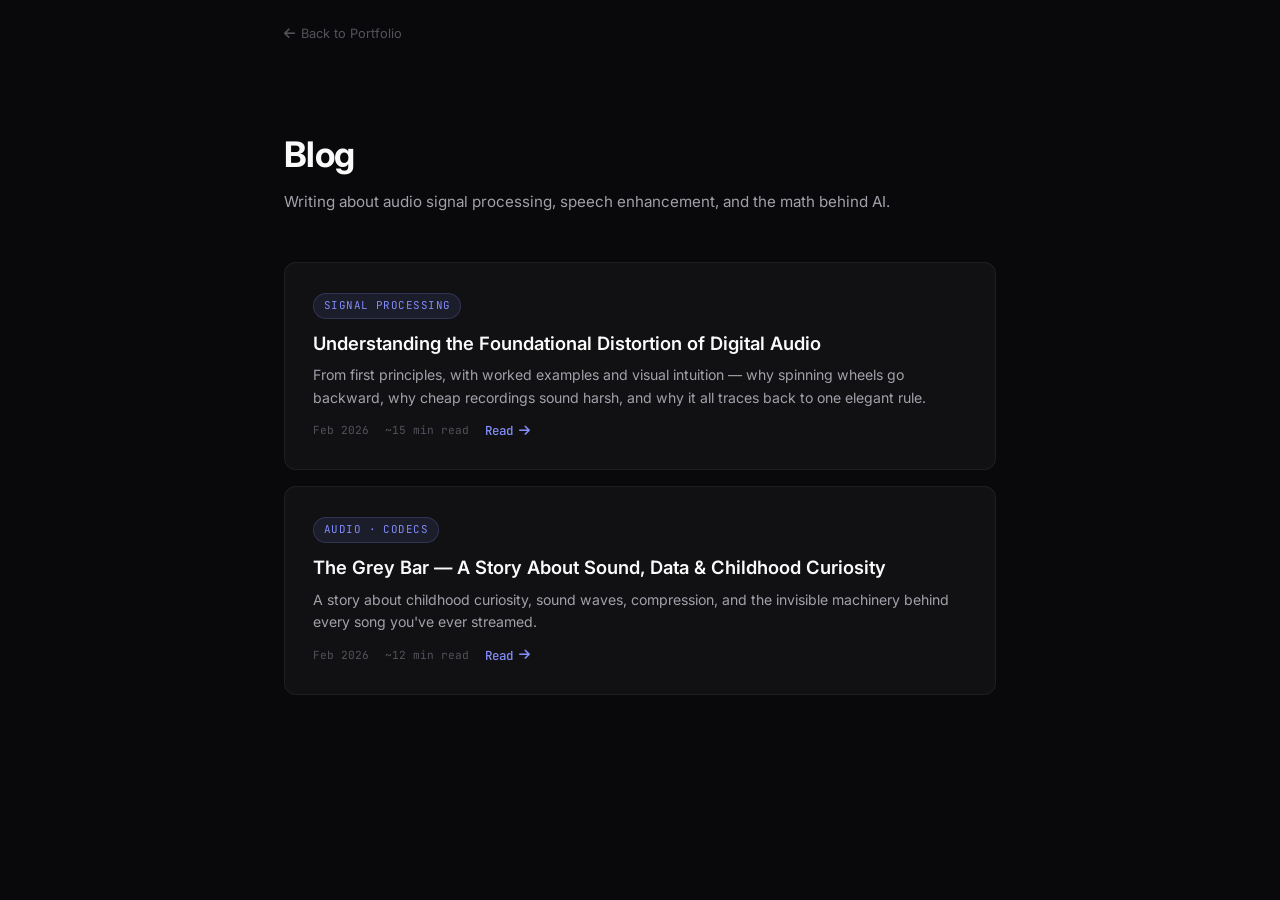
==== blog/index.html @ 9d88395a "major update: portfolio redesign, blog section, GA4 analytics - Complete UI/UX overhaul: clean minim" ====
<!DOCTYPE html>
<html lang="en">
<head>
<!-- Google Analytics -->
<script async src="https://www.googletagmanager.com/gtag/js?id=G-BB0R0PGQ15"></script>
<script>window.dataLayer=window.dataLayer||[];function gtag(){dataLayer.push(arguments);}gtag('js',new Date());gtag('config','G-BB0R0PGQ15');</script>

<meta charset="UTF-8">
<meta name="viewport" content="width=device-width, initial-scale=1.0">
<title>Blog — Aman Agrawal</title>
<meta name="description" content="Technical blog posts by Aman Agrawal on audio signal processing, speech enhancement, and AI/ML.">
<link rel="preconnect" href="https://fonts.googleapis.com">
<link rel="preconnect" href="https://fonts.gstatic.com" crossorigin>
<link href="https://fonts.googleapis.com/css2?family=Inter:wght@300;400;500;600;700&family=JetBrains+Mono:wght@400;500&display=swap" rel="stylesheet">
<link rel="stylesheet" href="https://cdnjs.cloudflare.com/ajax/libs/font-awesome/6.5.1/css/all.min.css">
<style>
:root {
    --bg: #09090b;
    --bg-raised: #111113;
    --border: rgba(255,255,255,0.06);
    --border-hover: rgba(255,255,255,0.12);
    --text-primary: #fafafa;
    --text-secondary: #a1a1aa;
    --text-muted: #52525b;
    --accent: #818cf8;
    --accent-dim: rgba(129,140,248,0.1);
    --accent-border: rgba(129,140,248,0.2);
    --font: 'Inter', -apple-system, BlinkMacSystemFont, sans-serif;
    --mono: 'JetBrains Mono', monospace;
    --ease: cubic-bezier(0.4,0,0.2,1);
}
*,*::before,*::after{margin:0;padding:0;box-sizing:border-box}
body{font-family:var(--font);background:var(--bg);color:var(--text-primary);line-height:1.6;-webkit-font-smoothing:antialiased}
a{color:inherit;text-decoration:none}
::selection{background:rgba(129,140,248,0.25);color:#fff}

.top-bar{
    padding:20px 24px;
    max-width:760px;
    margin:0 auto;
}
.back-link{
    font-size:0.8rem;
    color:var(--text-muted);
    display:inline-flex;
    align-items:center;
    gap:6px;
    transition:color 0.2s var(--ease);
}
.back-link:hover{color:var(--accent)}

.blog-header{
    max-width:760px;
    margin:0 auto;
    padding:60px 24px 48px;
}
.blog-header h1{
    font-size:2.2rem;
    font-weight:700;
    letter-spacing:-0.02em;
    margin-bottom:8px;
}
.blog-header p{
    color:var(--text-secondary);
    font-size:0.95rem;
}

.blog-list{
    max-width:760px;
    margin:0 auto;
    padding:0 24px 80px;
    display:flex;
    flex-direction:column;
    gap:16px;
}

.blog-item{
    display:block;
    padding:28px;
    background:var(--bg-raised);
    border:1px solid var(--border);
    border-radius:12px;
    transition:all 0.3s var(--ease);
}
.blog-item:hover{
    border-color:var(--border-hover);
    transform:translateY(-2px);
}
.blog-item-tag{
    font-family:var(--mono);
    font-size:0.68rem;
    color:var(--accent);
    background:var(--accent-dim);
    border:1px solid var(--accent-border);
    padding:3px 10px;
    border-radius:999px;
    display:inline-block;
    margin-bottom:12px;
    text-transform:uppercase;
    letter-spacing:0.04em;
}
.blog-item h2{
    font-size:1.15rem;
    font-weight:600;
    margin-bottom:8px;
    line-height:1.4;
}
.blog-item p{
    color:var(--text-secondary);
    font-size:0.88rem;
    line-height:1.6;
    margin-bottom:12px;
}
.blog-item-meta{
    font-family:var(--mono);
    font-size:0.7rem;
    color:var(--text-muted);
    display:flex;
    align-items:center;
    gap:16px;
}
.read-link{
    font-size:0.78rem;
    font-weight:500;
    color:var(--accent);
    display:inline-flex;
    align-items:center;
    gap:6px;
}

@media(max-width:600px){
    .blog-header{padding:40px 16px 32px}
    .blog-header h1{font-size:1.6rem}
    .blog-list{padding:0 16px 60px}
    .blog-item{padding:20px}
}
</style>
</head>
<body>

<div class="top-bar">
    <a href="../index.html" class="back-link"><i class="fa-solid fa-arrow-left"></i> Back to Portfolio</a>
</div>

<header class="blog-header">
    <h1>Blog</h1>
    <p>Writing about audio signal processing, speech enhancement, and the math behind AI.</p>
</header>

<div class="blog-list">

    <a href="aliasing.html" class="blog-item">
        <span class="blog-item-tag">Signal Processing</span>
        <h2>Understanding the Foundational Distortion of Digital Audio</h2>
        <p>From first principles, with worked examples and visual intuition — why spinning wheels go backward, why cheap recordings sound harsh, and why it all traces back to one elegant rule.</p>
        <div class="blog-item-meta">
            <span>Feb 2026</span>
            <span>~15 min read</span>
            <span class="read-link">Read <i class="fa-solid fa-arrow-right"></i></span>
        </div>
    </a>

    <a href="grey-bar.html" class="blog-item">
        <span class="blog-item-tag">Audio &middot; Codecs</span>
        <h2>The Grey Bar — A Story About Sound, Data & Childhood Curiosity</h2>
        <p>A story about childhood curiosity, sound waves, compression, and the invisible machinery behind every song you've ever streamed.</p>
        <div class="blog-item-meta">
            <span>Feb 2026</span>
            <span>~12 min read</span>
            <span class="read-link">Read <i class="fa-solid fa-arrow-right"></i></span>
        </div>
    </a>

</div>

</body>
</html>
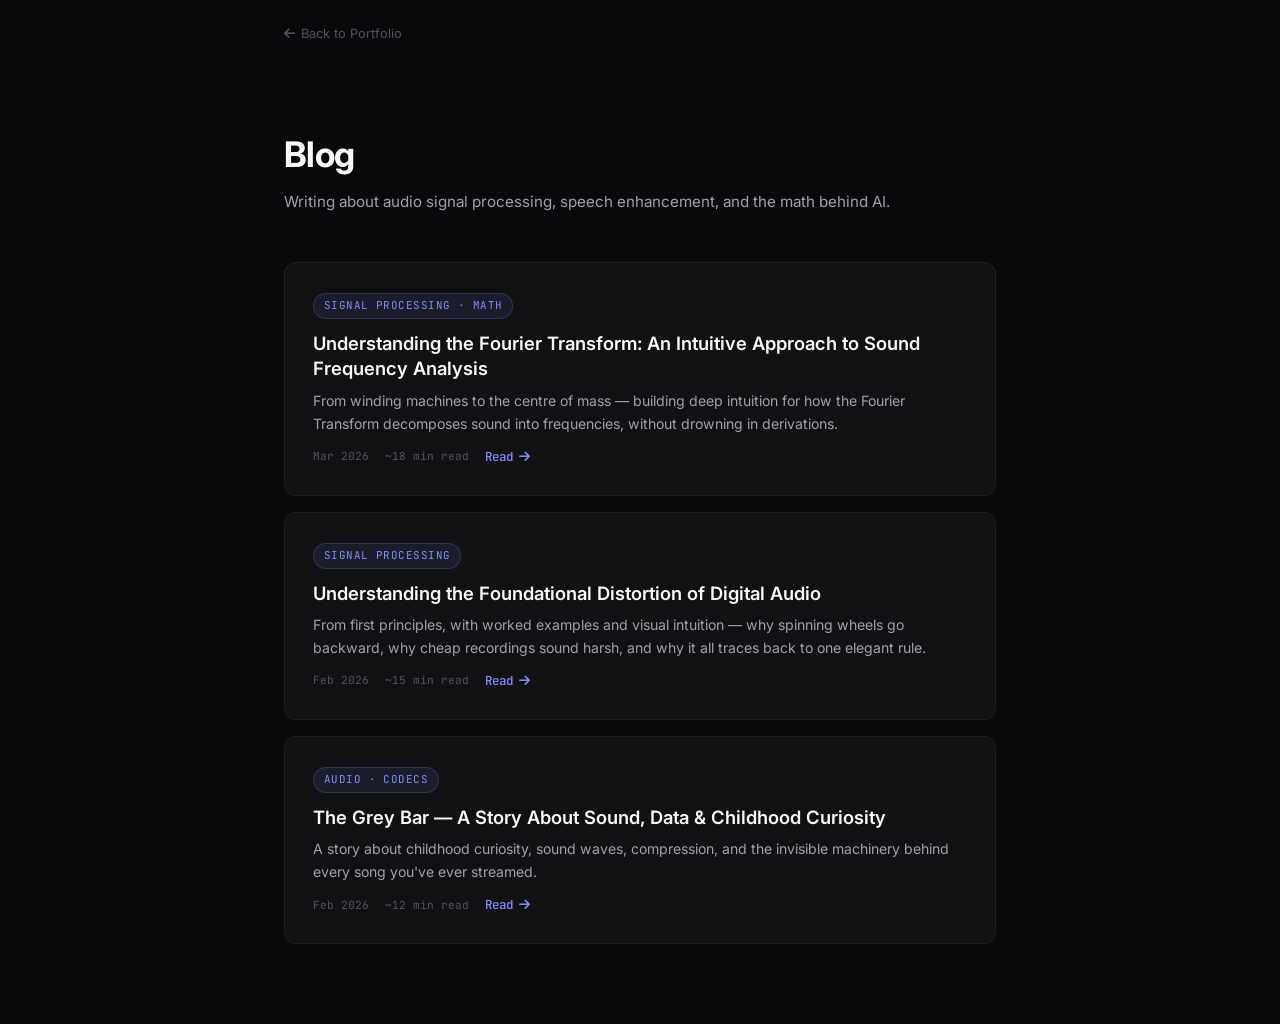
==== commit 42a25ee4: "add Fourier Transform blog post with GA4, giscus comments, and 5 figures Co-Authored-By: Claude Opus" ====
--- a/blog/index.html
+++ b/blog/index.html
@@ -149,6 +149,17 @@
 
 <div class="blog-list">
 
+    <a href="fourier.html" class="blog-item">
+        <span class="blog-item-tag">Signal Processing &middot; Math</span>
+        <h2>Understanding the Fourier Transform: An Intuitive Approach to Sound Frequency Analysis</h2>
+        <p>From winding machines to the centre of mass — building deep intuition for how the Fourier Transform decomposes sound into frequencies, without drowning in derivations.</p>
+        <div class="blog-item-meta">
+            <span>Mar 2026</span>
+            <span>~18 min read</span>
+            <span class="read-link">Read <i class="fa-solid fa-arrow-right"></i></span>
+        </div>
+    </a>
+
     <a href="aliasing.html" class="blog-item">
         <span class="blog-item-tag">Signal Processing</span>
         <h2>Understanding the Foundational Distortion of Digital Audio</h2>
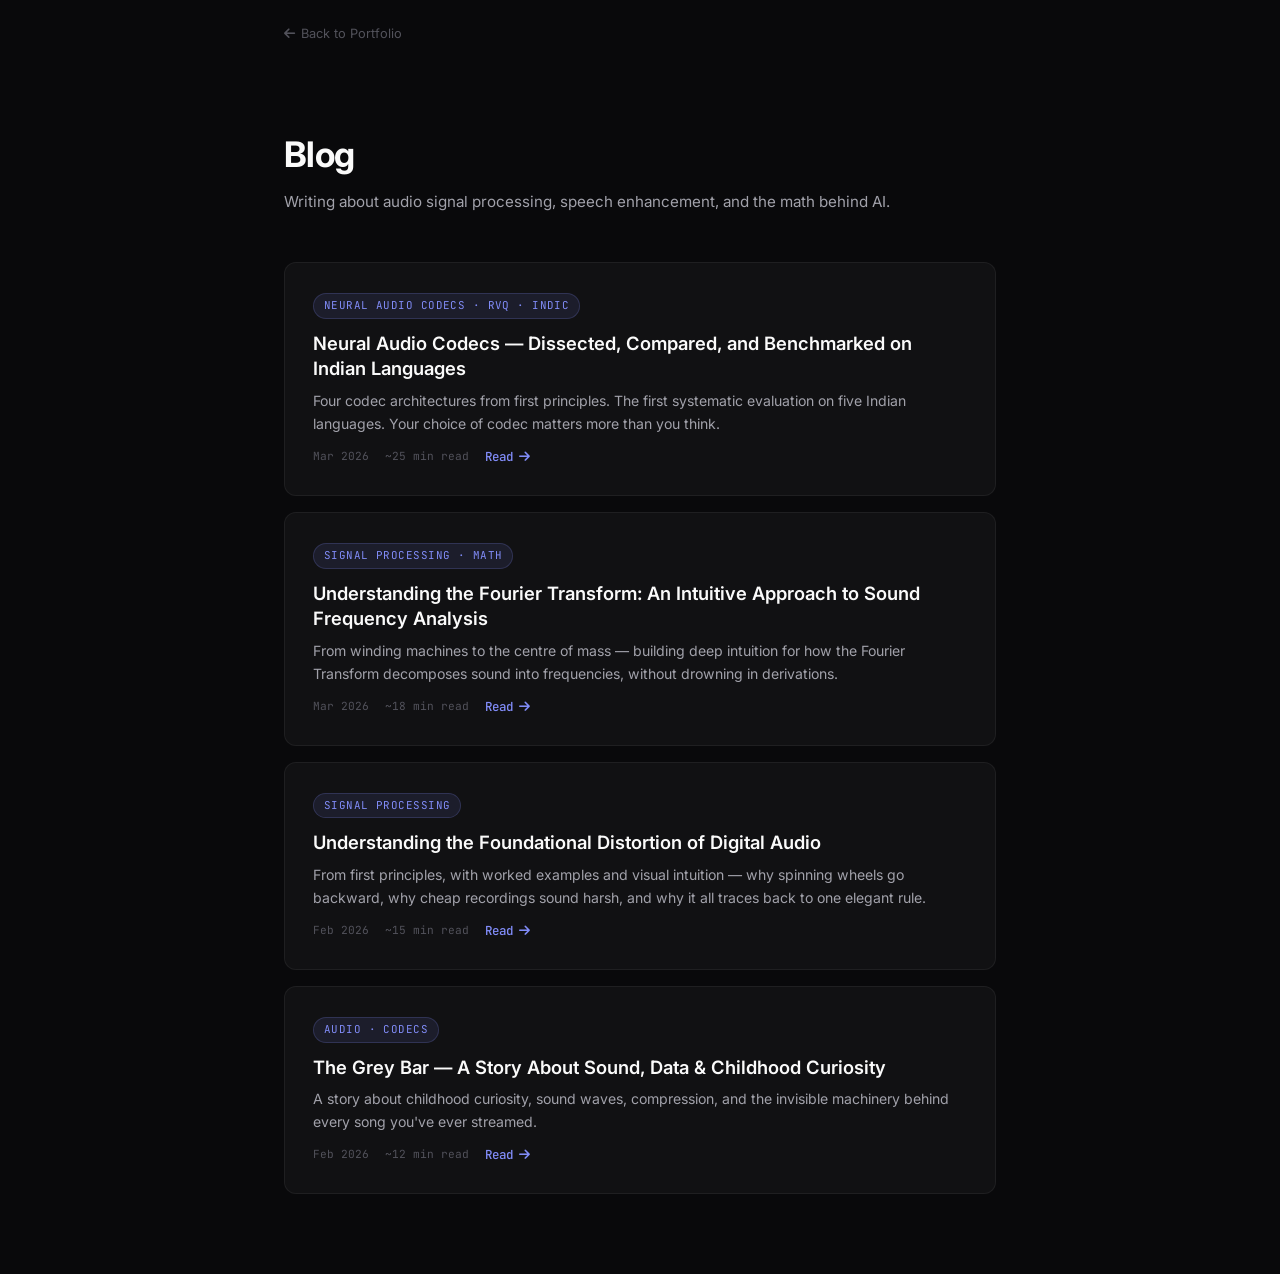
==== commit 3e713bfd: "add neural audio codecs blog with GA4, giscus comments Co-Authored-By: Claude Opus 4.6 <noreply@anth" ====
--- a/blog/index.html
+++ b/blog/index.html
@@ -149,6 +149,17 @@
 
 <div class="blog-list">
 
+    <a href="codecs.html" class="blog-item">
+        <span class="blog-item-tag">Neural Audio Codecs &middot; RVQ &middot; Indic</span>
+        <h2>Neural Audio Codecs &mdash; Dissected, Compared, and Benchmarked on Indian Languages</h2>
+        <p>Four codec architectures from first principles. The first systematic evaluation on five Indian languages. Your choice of codec matters more than you think.</p>
+        <div class="blog-item-meta">
+            <span>Mar 2026</span>
+            <span>~25 min read</span>
+            <span class="read-link">Read <i class="fa-solid fa-arrow-right"></i></span>
+        </div>
+    </a>
+
     <a href="fourier.html" class="blog-item">
         <span class="blog-item-tag">Signal Processing &middot; Math</span>
         <h2>Understanding the Fourier Transform: An Intuitive Approach to Sound Frequency Analysis</h2>
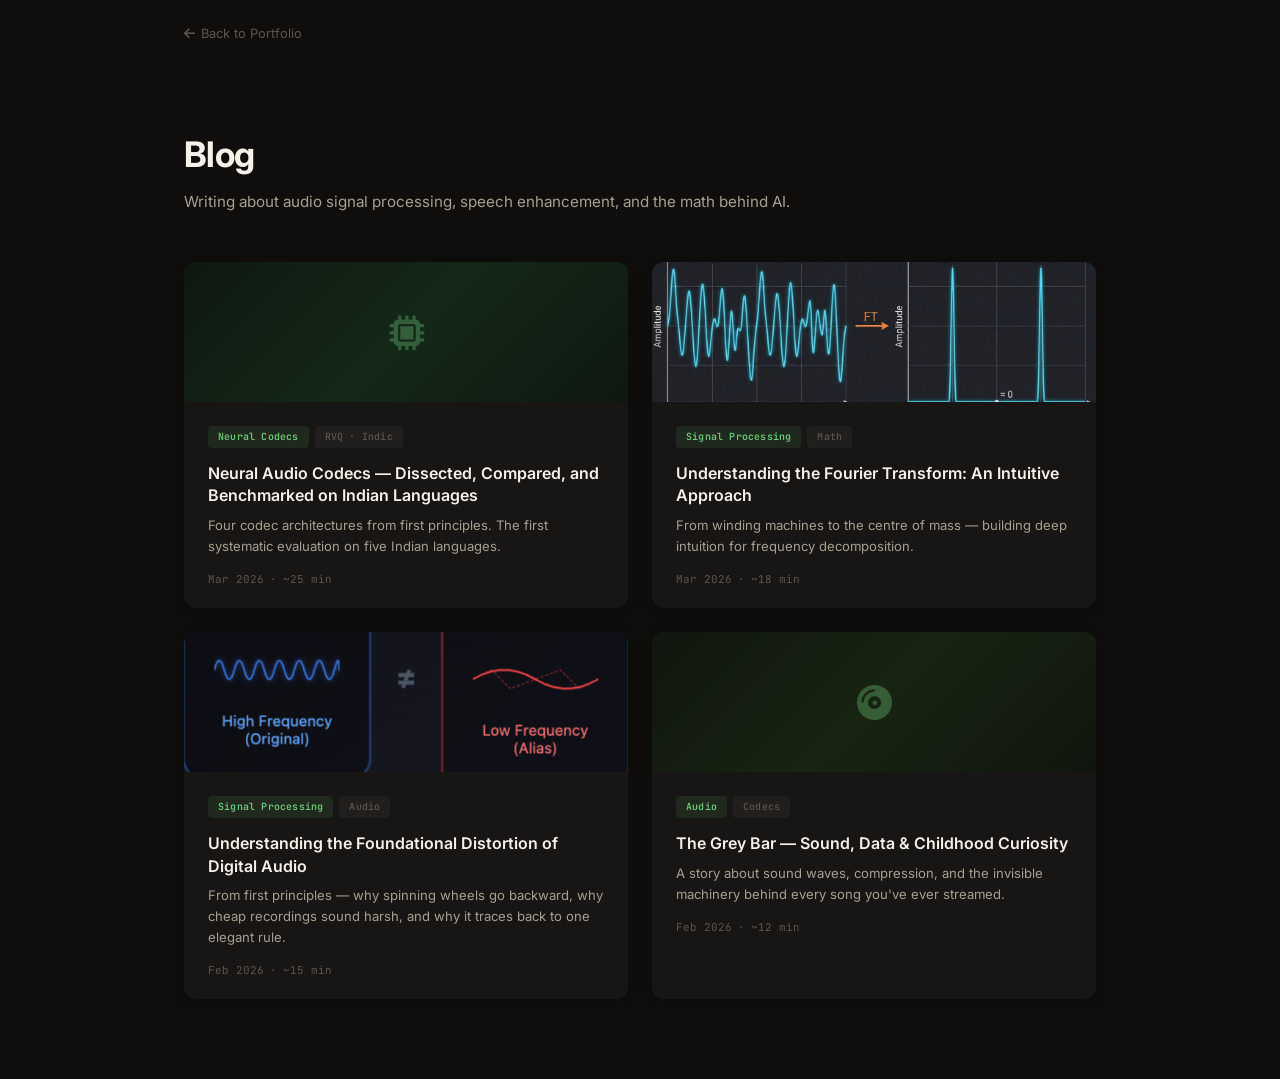
==== commit 9cf8f2de: "ines.io-style writing grid with real preview images - Two-column card grid with hover tilt effect - " ====
--- a/blog/index.html
+++ b/blog/index.html
@@ -15,16 +15,14 @@
 <link rel="stylesheet" href="https://cdnjs.cloudflare.com/ajax/libs/font-awesome/6.5.1/css/all.min.css">
 <style>
 :root {
-    --bg: #09090b;
-    --bg-raised: #111113;
-    --border: rgba(255,255,255,0.06);
-    --border-hover: rgba(255,255,255,0.12);
-    --text-primary: #fafafa;
-    --text-secondary: #a1a1aa;
-    --text-muted: #52525b;
-    --accent: #818cf8;
-    --accent-dim: rgba(129,140,248,0.1);
-    --accent-border: rgba(129,140,248,0.2);
+    --bg: #0f0e0c;
+    --bg-raised: #171614;
+    --text-primary: #f5f0e8;
+    --text-secondary: #a89f91;
+    --text-muted: #5c564d;
+    --accent: #e8a849;
+    --accent-dim: rgba(232,168,73,0.1);
+    --green: #6ec87a;
     --font: 'Inter', -apple-system, BlinkMacSystemFont, sans-serif;
     --mono: 'JetBrains Mono', monospace;
     --ease: cubic-bezier(0.4,0,0.2,1);
@@ -32,11 +30,11 @@
 *,*::before,*::after{margin:0;padding:0;box-sizing:border-box}
 body{font-family:var(--font);background:var(--bg);color:var(--text-primary);line-height:1.6;-webkit-font-smoothing:antialiased}
 a{color:inherit;text-decoration:none}
-::selection{background:rgba(129,140,248,0.25);color:#fff}
+::selection{background:rgba(232,168,73,0.25);color:#fff}
 
 .top-bar{
     padding:20px 24px;
-    max-width:760px;
+    max-width:960px;
     margin:0 auto;
 }
 .back-link{
@@ -50,7 +48,7 @@
 .back-link:hover{color:var(--accent)}
 
 .blog-header{
-    max-width:760px;
+    max-width:960px;
     margin:0 auto;
     padding:60px 24px 48px;
 }
@@ -65,74 +63,108 @@
     font-size:0.95rem;
 }
 
-.blog-list{
-    max-width:760px;
+.blog-grid{
+    max-width:960px;
     margin:0 auto;
     padding:0 24px 80px;
+    display:grid;
+    grid-template-columns:repeat(2, 1fr);
+    gap:24px;
+}
+
+.blog-card{
+    display:block;
+    background:var(--bg-raised);
+    border-radius:12px;
+    overflow:hidden;
+    transition:transform 0.35s var(--ease), box-shadow 0.35s var(--ease);
+    box-shadow:0 2px 12px rgba(0,0,0,0.25);
+}
+.blog-card:hover{
+    transform:scale(1.02) rotate(-0.5deg);
+    box-shadow:0 8px 32px rgba(0,0,0,0.45);
+}
+
+.blog-card-thumb{
+    height:140px;
     display:flex;
-    flex-direction:column;
-    gap:16px;
-}
-
-.blog-item{
-    display:block;
-    padding:28px;
-    background:var(--bg-raised);
-    border:1px solid var(--border);
-    border-radius:12px;
-    transition:all 0.3s var(--ease);
-}
-.blog-item:hover{
-    border-color:var(--border-hover);
-    transform:translateY(-2px);
-}
-.blog-item-tag{
+    align-items:center;
+    justify-content:center;
+    overflow:hidden;
+}
+.blog-card-thumb i{
+    font-size:2.2rem;
+    color:var(--green);
+    opacity:0.35;
+    transition:opacity 0.3s var(--ease),transform 0.3s var(--ease);
+}
+.blog-card:hover .blog-card-thumb i{
+    opacity:0.55;
+    transform:scale(1.1);
+}
+.blog-card-thumb img{
+    width:100%;
+    height:100%;
+    object-fit:cover;
+    transition:transform 0.5s var(--ease);
+}
+.blog-card:hover .blog-card-thumb img{
+    transform:scale(1.05);
+}
+
+.blog-card-body{
+    padding:24px 24px 20px;
+}
+
+.blog-card-pills{
+    display:flex;
+    flex-wrap:wrap;
+    gap:6px;
+    margin-bottom:14px;
+}
+
+.blog-pill{
+    font-family:var(--mono);
+    font-size:0.62rem;
+    font-weight:500;
+    color:var(--text-muted);
+    background:rgba(255,255,255,0.04);
+    padding:3px 10px;
+    border-radius:4px;
+    letter-spacing:0.02em;
+}
+
+.blog-pill-topic{
+    color:var(--green);
+    background:rgba(110,200,122,0.1);
+    font-weight:600;
+}
+
+.blog-card-body h2{
+    font-size:1rem;
+    font-weight:600;
+    line-height:1.4;
+    margin-bottom:8px;
+}
+.blog-card-body p{
+    color:var(--text-secondary);
+    font-size:0.82rem;
+    line-height:1.6;
+    margin-bottom:14px;
+}
+.blog-card-foot{
+    display:flex;
+    align-items:center;
+    gap:6px;
     font-family:var(--mono);
     font-size:0.68rem;
-    color:var(--accent);
-    background:var(--accent-dim);
-    border:1px solid var(--accent-border);
-    padding:3px 10px;
-    border-radius:999px;
-    display:inline-block;
-    margin-bottom:12px;
-    text-transform:uppercase;
-    letter-spacing:0.04em;
-}
-.blog-item h2{
-    font-size:1.15rem;
-    font-weight:600;
-    margin-bottom:8px;
-    line-height:1.4;
-}
-.blog-item p{
-    color:var(--text-secondary);
-    font-size:0.88rem;
-    line-height:1.6;
-    margin-bottom:12px;
-}
-.blog-item-meta{
-    font-family:var(--mono);
-    font-size:0.7rem;
     color:var(--text-muted);
-    display:flex;
-    align-items:center;
-    gap:16px;
-}
-.read-link{
-    font-size:0.78rem;
-    font-weight:500;
-    color:var(--accent);
-    display:inline-flex;
-    align-items:center;
-    gap:6px;
-}
-
-@media(max-width:600px){
+}
+
+@media(max-width:700px){
     .blog-header{padding:40px 16px 32px}
     .blog-header h1{font-size:1.6rem}
-    .blog-list{padding:0 16px 60px}
-    .blog-item{padding:20px}
+    .blog-grid{grid-template-columns:1fr;padding:0 16px 60px}
 }
 </style>
 </head>
@@ -147,49 +179,73 @@
     <p>Writing about audio signal processing, speech enhancement, and the math behind AI.</p>
 </header>
 
-<div class="blog-list">
-
-    <a href="codecs.html" class="blog-item">
-        <span class="blog-item-tag">Neural Audio Codecs &middot; RVQ &middot; Indic</span>
-        <h2>Neural Audio Codecs &mdash; Dissected, Compared, and Benchmarked on Indian Languages</h2>
-        <p>Four codec architectures from first principles. The first systematic evaluation on five Indian languages. Your choice of codec matters more than you think.</p>
-        <div class="blog-item-meta">
-            <span>Mar 2026</span>
-            <span>~25 min read</span>
-            <span class="read-link">Read <i class="fa-solid fa-arrow-right"></i></span>
-        </div>
-    </a>
-
-    <a href="fourier.html" class="blog-item">
-        <span class="blog-item-tag">Signal Processing &middot; Math</span>
-        <h2>Understanding the Fourier Transform: An Intuitive Approach to Sound Frequency Analysis</h2>
-        <p>From winding machines to the centre of mass — building deep intuition for how the Fourier Transform decomposes sound into frequencies, without drowning in derivations.</p>
-        <div class="blog-item-meta">
-            <span>Mar 2026</span>
-            <span>~18 min read</span>
-            <span class="read-link">Read <i class="fa-solid fa-arrow-right"></i></span>
-        </div>
-    </a>
-
-    <a href="aliasing.html" class="blog-item">
-        <span class="blog-item-tag">Signal Processing</span>
-        <h2>Understanding the Foundational Distortion of Digital Audio</h2>
-        <p>From first principles, with worked examples and visual intuition — why spinning wheels go backward, why cheap recordings sound harsh, and why it all traces back to one elegant rule.</p>
-        <div class="blog-item-meta">
-            <span>Feb 2026</span>
-            <span>~15 min read</span>
-            <span class="read-link">Read <i class="fa-solid fa-arrow-right"></i></span>
-        </div>
-    </a>
-
-    <a href="grey-bar.html" class="blog-item">
-        <span class="blog-item-tag">Audio &middot; Codecs</span>
-        <h2>The Grey Bar — A Story About Sound, Data & Childhood Curiosity</h2>
-        <p>A story about childhood curiosity, sound waves, compression, and the invisible machinery behind every song you've ever streamed.</p>
-        <div class="blog-item-meta">
-            <span>Feb 2026</span>
-            <span>~12 min read</span>
-            <span class="read-link">Read <i class="fa-solid fa-arrow-right"></i></span>
+<div class="blog-grid">
+
+    <a href="codecs.html" class="blog-card">
+        <div class="blog-card-thumb" style="background:linear-gradient(135deg,#0e1810,#142818,#0e1810)"><i class="fa-solid fa-microchip"></i></div>
+        <div class="blog-card-body">
+            <div class="blog-card-pills">
+                <span class="blog-pill blog-pill-topic">Neural Codecs</span>
+                <span class="blog-pill">RVQ &middot; Indic</span>
+            </div>
+            <h2>Neural Audio Codecs &mdash; Dissected, Compared, and Benchmarked on Indian Languages</h2>
+            <p>Four codec architectures from first principles. The first systematic evaluation on five Indian languages.</p>
+            <div class="blog-card-foot">
+                <span>Mar 2026</span>
+                <span>&middot;</span>
+                <span>~25 min</span>
+            </div>
+        </div>
+    </a>
+
+    <a href="fourier.html" class="blog-card">
+        <div class="blog-card-thumb"><img src="fourier-assets/fig1-time-to-frequency.png" alt="Fourier Transform" loading="lazy"></div>
+        <div class="blog-card-body">
+            <div class="blog-card-pills">
+                <span class="blog-pill blog-pill-topic">Signal Processing</span>
+                <span class="blog-pill">Math</span>
+            </div>
+            <h2>Understanding the Fourier Transform: An Intuitive Approach</h2>
+            <p>From winding machines to the centre of mass &mdash; building deep intuition for frequency decomposition.</p>
+            <div class="blog-card-foot">
+                <span>Mar 2026</span>
+                <span>&middot;</span>
+                <span>~18 min</span>
+            </div>
+        </div>
+    </a>
+
+    <a href="aliasing.html" class="blog-card">
+        <div class="blog-card-thumb"><img src="aliasing-assets/fig1-false-identity.png" alt="Aliasing" loading="lazy"></div>
+        <div class="blog-card-body">
+            <div class="blog-card-pills">
+                <span class="blog-pill blog-pill-topic">Signal Processing</span>
+                <span class="blog-pill">Audio</span>
+            </div>
+            <h2>Understanding the Foundational Distortion of Digital Audio</h2>
+            <p>From first principles &mdash; why spinning wheels go backward, why cheap recordings sound harsh, and why it traces back to one elegant rule.</p>
+            <div class="blog-card-foot">
+                <span>Feb 2026</span>
+                <span>&middot;</span>
+                <span>~15 min</span>
+            </div>
+        </div>
+    </a>
+
+    <a href="grey-bar.html" class="blog-card">
+        <div class="blog-card-thumb" style="background:linear-gradient(135deg,#10160e,#182412,#10160e)"><i class="fa-solid fa-compact-disc"></i></div>
+        <div class="blog-card-body">
+            <div class="blog-card-pills">
+                <span class="blog-pill blog-pill-topic">Audio</span>
+                <span class="blog-pill">Codecs</span>
+            </div>
+            <h2>The Grey Bar &mdash; Sound, Data &amp; Childhood Curiosity</h2>
+            <p>A story about sound waves, compression, and the invisible machinery behind every song you've ever streamed.</p>
+            <div class="blog-card-foot">
+                <span>Feb 2026</span>
+                <span>&middot;</span>
+                <span>~12 min</span>
+            </div>
         </div>
     </a>
 
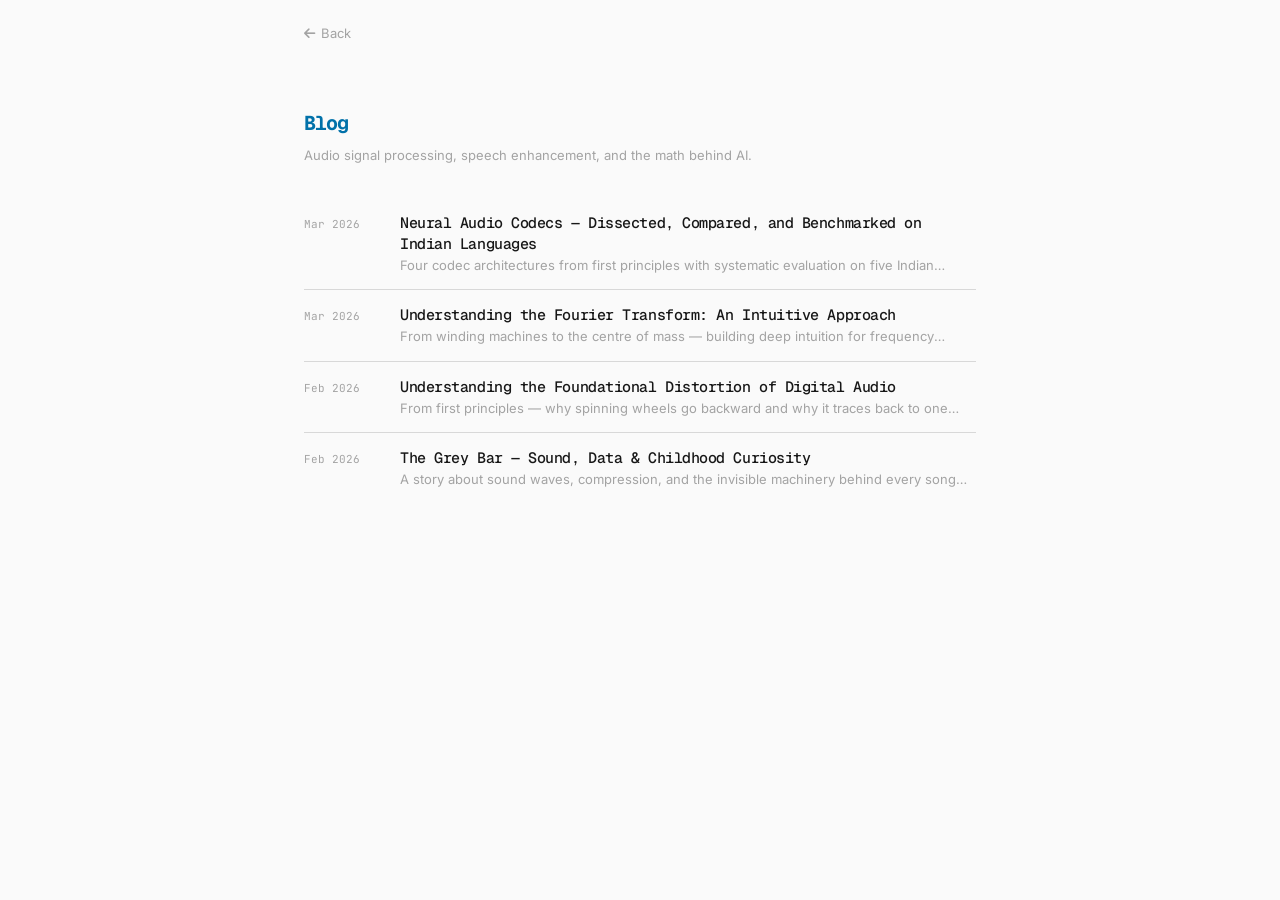
==== commit 6b811d4b: "redesign: minimal light theme with Nous Research-inspired styling - Light #fafafa background, teal a" ====
--- a/blog/index.html
+++ b/blog/index.html
@@ -11,241 +11,163 @@
 <meta name="description" content="Technical blog posts by Aman Agrawal on audio signal processing, speech enhancement, and AI/ML.">
 <link rel="preconnect" href="https://fonts.googleapis.com">
 <link rel="preconnect" href="https://fonts.gstatic.com" crossorigin>
-<link href="https://fonts.googleapis.com/css2?family=Inter:wght@300;400;500;600;700&family=JetBrains+Mono:wght@400;500&display=swap" rel="stylesheet">
+<link href="https://fonts.googleapis.com/css2?family=Geist+Mono:wght@400;500;600;700&family=Inter:wght@300;400;500;600;700&family=JetBrains+Mono:wght@400;500&display=swap" rel="stylesheet">
 <link rel="stylesheet" href="https://cdnjs.cloudflare.com/ajax/libs/font-awesome/6.5.1/css/all.min.css">
 <style>
 :root {
-    --bg: #0f0e0c;
-    --bg-raised: #171614;
-    --text-primary: #f5f0e8;
-    --text-secondary: #a89f91;
-    --text-muted: #5c564d;
-    --accent: #e8a849;
-    --accent-dim: rgba(232,168,73,0.1);
-    --green: #6ec87a;
+    --bg: #fafafa;
+    --text-primary: #171717;
+    --text-secondary: #525252;
+    --text-muted: #a3a3a3;
+    --accent: #0171A9;
+    --border: #d8d8d8;
+    --green: #16a34a;
+    --heading-font: 'Geist Mono', 'JetBrains Mono', ui-monospace, monospace;
     --font: 'Inter', -apple-system, BlinkMacSystemFont, sans-serif;
     --mono: 'JetBrains Mono', monospace;
     --ease: cubic-bezier(0.4,0,0.2,1);
 }
 *,*::before,*::after{margin:0;padding:0;box-sizing:border-box}
-body{font-family:var(--font);background:var(--bg);color:var(--text-primary);line-height:1.6;-webkit-font-smoothing:antialiased}
+body{font-family:var(--font);background:var(--bg);color:var(--text-primary);font-size:0.9375rem;line-height:1.7;-webkit-font-smoothing:antialiased}
 a{color:inherit;text-decoration:none}
-::selection{background:rgba(232,168,73,0.25);color:#fff}
+::selection{background:rgba(1,113,169,0.12)}
 
 .top-bar{
     padding:20px 24px;
-    max-width:960px;
+    max-width:720px;
     margin:0 auto;
 }
 .back-link{
-    font-size:0.8rem;
+    font-size:0.8125rem;
     color:var(--text-muted);
     display:inline-flex;
     align-items:center;
     gap:6px;
-    transition:color 0.2s var(--ease);
+    transition:color 150ms var(--ease);
 }
-.back-link:hover{color:var(--accent)}
+.back-link:hover{color:var(--text-primary)}
 
 .blog-header{
-    max-width:960px;
+    max-width:720px;
     margin:0 auto;
-    padding:60px 24px 48px;
+    padding:40px 24px 32px;
 }
 .blog-header h1{
-    font-size:2.2rem;
+    font-family:var(--heading-font);
+    font-size:1.25rem;
     font-weight:700;
-    letter-spacing:-0.02em;
-    margin-bottom:8px;
+    color:var(--accent);
+    letter-spacing:-0.05em;
+    margin-bottom:4px;
 }
 .blog-header p{
-    color:var(--text-secondary);
-    font-size:0.95rem;
+    color:var(--text-muted);
+    font-size:0.8125rem;
 }
 
-.blog-grid{
-    max-width:960px;
+.blog-list{
+    max-width:720px;
     margin:0 auto;
     padding:0 24px 80px;
-    display:grid;
-    grid-template-columns:repeat(2, 1fr);
-    gap:24px;
+    display:flex;
+    flex-direction:column;
 }
 
-.blog-card{
-    display:block;
-    background:var(--bg-raised);
-    border-radius:12px;
-    overflow:hidden;
-    transition:transform 0.35s var(--ease), box-shadow 0.35s var(--ease);
-    box-shadow:0 2px 12px rgba(0,0,0,0.25);
+.blog-item{
+    display:flex;
+    align-items:baseline;
+    gap:16px;
+    padding:14px 0;
+    border-bottom:1px solid var(--border);
+    transition:color 150ms var(--ease);
 }
-.blog-card:hover{
-    transform:scale(1.02) rotate(-0.5deg);
-    box-shadow:0 8px 32px rgba(0,0,0,0.45);
+.blog-item:last-child{border-bottom:none}
+.blog-item:hover h2{color:var(--accent)}
+.blog-item-content h2{font-family:var(--heading-font);letter-spacing:-0.03em}
+
+.blog-item-meta{
+    font-family:var(--mono);
+    font-size:0.6875rem;
+    color:var(--text-muted);
+    flex-shrink:0;
+    width:80px;
 }
 
-.blog-card-thumb{
-    height:140px;
-    display:flex;
-    align-items:center;
-    justify-content:center;
+.blog-item-content h2{
+    font-size:0.9375rem;
+    font-weight:500;
+    line-height:1.4;
+    margin-bottom:2px;
+    transition:color 150ms var(--ease);
+}
+.blog-item-content p{
+    color:var(--text-muted);
+    font-size:0.8125rem;
+    line-height:1.5;
+    display:-webkit-box;
+    -webkit-line-clamp:1;
+    -webkit-box-orient:vertical;
     overflow:hidden;
 }
-.blog-card-thumb i{
-    font-size:2.2rem;
+.blog-item-source{
+    font-family:var(--mono);
+    font-size:0.625rem;
     color:var(--green);
-    opacity:0.35;
-    transition:opacity 0.3s var(--ease),transform 0.3s var(--ease);
-}
-.blog-card:hover .blog-card-thumb i{
-    opacity:0.55;
-    transform:scale(1.1);
-}
-.blog-card-thumb img{
-    width:100%;
-    height:100%;
-    object-fit:cover;
-    transition:transform 0.5s var(--ease);
-}
-.blog-card:hover .blog-card-thumb img{
-    transform:scale(1.05);
-}
-
-.blog-card-body{
-    padding:24px 24px 20px;
-}
-
-.blog-card-pills{
-    display:flex;
-    flex-wrap:wrap;
-    gap:6px;
-    margin-bottom:14px;
-}
-
-.blog-pill{
-    font-family:var(--mono);
-    font-size:0.62rem;
-    font-weight:500;
-    color:var(--text-muted);
-    background:rgba(255,255,255,0.04);
-    padding:3px 10px;
-    border-radius:4px;
-    letter-spacing:0.02em;
-}
-
-.blog-pill-topic{
-    color:var(--green);
-    background:rgba(110,200,122,0.1);
     font-weight:600;
 }
 
-.blog-card-body h2{
-    font-size:1rem;
-    font-weight:600;
-    line-height:1.4;
-    margin-bottom:8px;
-}
-.blog-card-body p{
-    color:var(--text-secondary);
-    font-size:0.82rem;
-    line-height:1.6;
-    margin-bottom:14px;
-}
-.blog-card-foot{
-    display:flex;
-    align-items:center;
-    gap:6px;
-    font-family:var(--mono);
-    font-size:0.68rem;
-    color:var(--text-muted);
-}
-
-@media(max-width:700px){
-    .blog-header{padding:40px 16px 32px}
-    .blog-header h1{font-size:1.6rem}
-    .blog-grid{grid-template-columns:1fr;padding:0 16px 60px}
+@media(max-width:600px){
+    .blog-header{padding:30px 16px 24px}
+    .blog-header h1{font-size:1.25rem}
+    .blog-list{padding:0 16px 60px}
+    .blog-item{flex-direction:column;gap:2px}
+    .blog-item-meta{width:auto}
+    .blog-item-content p{display:none}
 }
 </style>
 </head>
 <body>
 
 <div class="top-bar">
-    <a href="../index.html" class="back-link"><i class="fa-solid fa-arrow-left"></i> Back to Portfolio</a>
+    <a href="../index.html" class="back-link"><i class="fa-solid fa-arrow-left"></i> Back</a>
 </div>
 
 <header class="blog-header">
     <h1>Blog</h1>
-    <p>Writing about audio signal processing, speech enhancement, and the math behind AI.</p>
+    <p>Audio signal processing, speech enhancement, and the math behind AI.</p>
 </header>
 
-<div class="blog-grid">
+<div class="blog-list">
 
-    <a href="codecs.html" class="blog-card">
-        <div class="blog-card-thumb" style="background:linear-gradient(135deg,#0e1810,#142818,#0e1810)"><i class="fa-solid fa-microchip"></i></div>
-        <div class="blog-card-body">
-            <div class="blog-card-pills">
-                <span class="blog-pill blog-pill-topic">Neural Codecs</span>
-                <span class="blog-pill">RVQ &middot; Indic</span>
-            </div>
+    <a href="codecs.html" class="blog-item">
+        <div class="blog-item-meta">Mar 2026</div>
+        <div class="blog-item-content">
             <h2>Neural Audio Codecs &mdash; Dissected, Compared, and Benchmarked on Indian Languages</h2>
-            <p>Four codec architectures from first principles. The first systematic evaluation on five Indian languages.</p>
-            <div class="blog-card-foot">
-                <span>Mar 2026</span>
-                <span>&middot;</span>
-                <span>~25 min</span>
-            </div>
+            <p>Four codec architectures from first principles with systematic evaluation on five Indian languages.</p>
         </div>
     </a>
 
-    <a href="fourier.html" class="blog-card">
-        <div class="blog-card-thumb"><img src="fourier-assets/fig1-time-to-frequency.png" alt="Fourier Transform" loading="lazy"></div>
-        <div class="blog-card-body">
-            <div class="blog-card-pills">
-                <span class="blog-pill blog-pill-topic">Signal Processing</span>
-                <span class="blog-pill">Math</span>
-            </div>
+    <a href="fourier.html" class="blog-item">
+        <div class="blog-item-meta">Mar 2026</div>
+        <div class="blog-item-content">
             <h2>Understanding the Fourier Transform: An Intuitive Approach</h2>
             <p>From winding machines to the centre of mass &mdash; building deep intuition for frequency decomposition.</p>
-            <div class="blog-card-foot">
-                <span>Mar 2026</span>
-                <span>&middot;</span>
-                <span>~18 min</span>
-            </div>
         </div>
     </a>
 
-    <a href="aliasing.html" class="blog-card">
-        <div class="blog-card-thumb"><img src="aliasing-assets/fig1-false-identity.png" alt="Aliasing" loading="lazy"></div>
-        <div class="blog-card-body">
-            <div class="blog-card-pills">
-                <span class="blog-pill blog-pill-topic">Signal Processing</span>
-                <span class="blog-pill">Audio</span>
-            </div>
+    <a href="aliasing.html" class="blog-item">
+        <div class="blog-item-meta">Feb 2026</div>
+        <div class="blog-item-content">
             <h2>Understanding the Foundational Distortion of Digital Audio</h2>
-            <p>From first principles &mdash; why spinning wheels go backward, why cheap recordings sound harsh, and why it traces back to one elegant rule.</p>
-            <div class="blog-card-foot">
-                <span>Feb 2026</span>
-                <span>&middot;</span>
-                <span>~15 min</span>
-            </div>
+            <p>From first principles &mdash; why spinning wheels go backward and why it traces back to one elegant rule.</p>
         </div>
     </a>
 
-    <a href="grey-bar.html" class="blog-card">
-        <div class="blog-card-thumb" style="background:linear-gradient(135deg,#10160e,#182412,#10160e)"><i class="fa-solid fa-compact-disc"></i></div>
-        <div class="blog-card-body">
-            <div class="blog-card-pills">
-                <span class="blog-pill blog-pill-topic">Audio</span>
-                <span class="blog-pill">Codecs</span>
-            </div>
+    <a href="grey-bar.html" class="blog-item">
+        <div class="blog-item-meta">Feb 2026</div>
+        <div class="blog-item-content">
             <h2>The Grey Bar &mdash; Sound, Data &amp; Childhood Curiosity</h2>
             <p>A story about sound waves, compression, and the invisible machinery behind every song you've ever streamed.</p>
-            <div class="blog-card-foot">
-                <span>Feb 2026</span>
-                <span>&middot;</span>
-                <span>~12 min</span>
-            </div>
         </div>
     </a>
 
